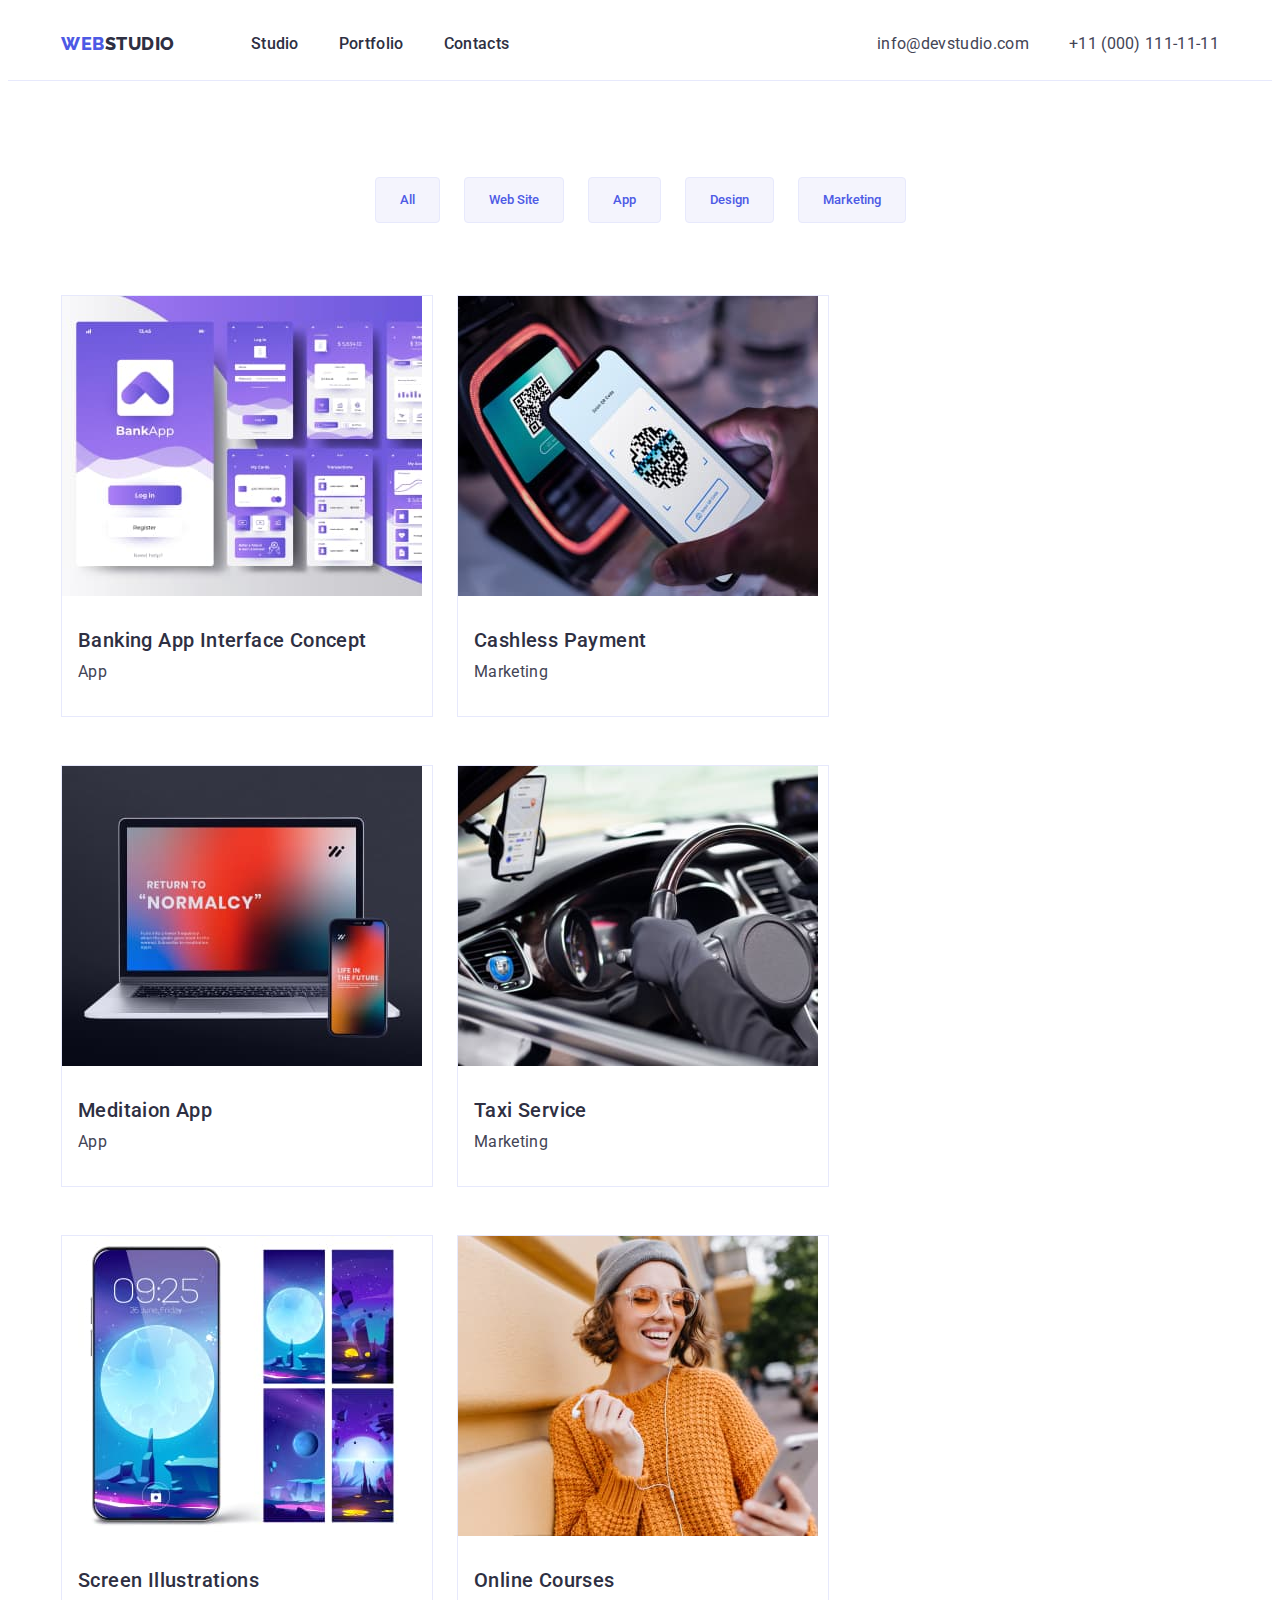
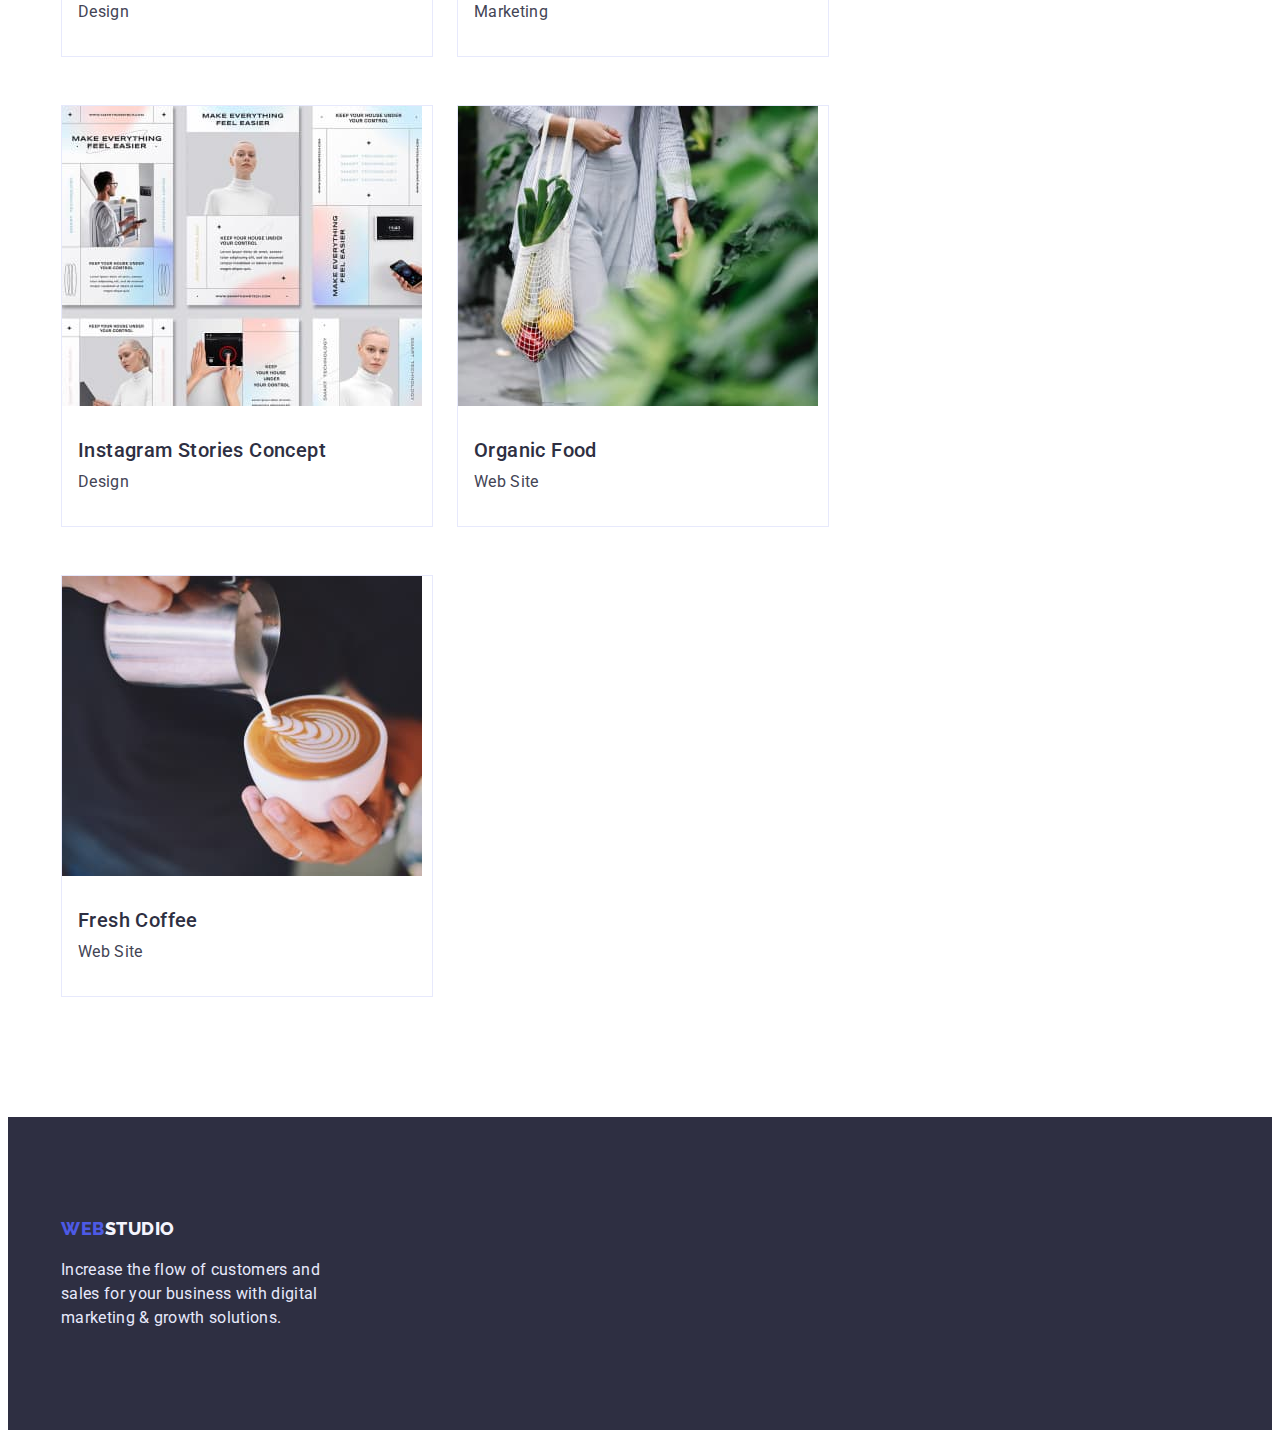
==== portfolio.html @ 64057f53 "Initial commit" ====
<!DOCTYPE html>
<html lang="en">
  <head>
    <meta charset="UTF-8" />
    <meta http-equiv="X-UA-Compatible" content="IE=edge" />
    <meta name="viewport" content="width=device-width, initial-scale=1.0" />

    <!-- font-family -->

    <link rel="preconnect" href="https://fonts.googleapis.com" />
    <link rel="preconnect" href="https://fonts.gstatic.com" crossorigin />
    <link
      href="https://fonts.googleapis.com/css2?family=Raleway:wght@800&family=Roboto:wght@400;500;700&display=swap"
      rel="stylesheet"
    />
    <title>Porfolio</title>

    <!-- normalise -->
    <link
      rel="stylesheet"
      href="https://cdnjs.cloudflare.com/ajax/libs/modern-normalize/1.1.0/modern-normalize.min.css"
      integrity="sha512-wpPYUAdjBVSE4KJnH1VR1HeZfpl1ub8YT/NKx4PuQ5NmX2tKuGu6U/JRp5y+Y8XG2tV+wKQpNHVUX03MfMFn9Q=="
      crossorigin="anonymous"
      referrerpolicy="no-referrer"
    />
    <!-- styles-bases -->

    <link rel="stylesheet" href="./css/styles.css" />
  </head>
  <body>
    <header class="header">
      <div class="container header-container">
        <nav class="site-nav">
          <a href="./index.html" class="logo link"
            >WEB<span class="accent">STUDIO</span></a
          >
          <ul class="nav-list list">
            <li class="nav-item">
              <a href="./index.html" class="nav-link link">Studio</a>
            </li>
            <li class="nav-item">
              <a href="" class="nav-link link">Portfolio</a>
            </li>
            <li class="nav-item">
              <a href="" class="nav-link link">Contacts</a>
            </li>
          </ul>
        </nav>
        <address class="address">
          <ul class="address-list list">
            <li class="address-item">
              <a href="mailto:info@devstudio.com" class="link address-link"
                >info@devstudio.com</a
              >
            </li>
            <li class="address-item">
              <a href="tel:+110001111111" class="link address-link"
                >+11 (000) 111-11-11</a
              >
            </li>
          </ul>
        </address>
      </div>
    </header>
    <main>
      <section class="portfolio section">
        <div class="container">
          <h1 class="visually-hidden">Portfolio</h1>
          <!-- filter-btn -->
          <ul class="filter-list list">
            <li><button type="button" class="filter-button">All</button></li>
            <li>
              <button type="button" class="filter-button">Web Site</button>
            </li>
            <li><button type="button" class="filter-button">App</button></li>
            <li><button type="button" class="filter-button">Design</button></li>
            <li>
              <button type="button" class="filter-button">Marketing</button>
            </li>
          </ul>
          <!-- works -->
          <ul class="work-list list">
            <li class="work-item">
              <img
                src="./images/img1.jpg"
                alt="appinterface"
                width="360"
                height="300"
              />
              <div class="works-text">
                <h2 class="card-tittle">Banking App Interface Concept</h2>
                <p class="sub-tittle">App</p>
              </div>
            </li>
            <li class="work-item">
              <img
                src="./images/img2.jpg"
                alt="payment"
                width="360"
                height="300"
              />
              <div class="works-text">
                <h2 class="card-tittle">Cashless Payment</h2>
                <p class="sub-tittle">Marketing</p>
              </div>
            </li>
            <li class="work-item">
              <img src="./images/img3.jpg" alt="app" width="360" height="300" />
              <div class="works-text">
                <h2 class="card-tittle">Meditaion App</h2>
                <p class="sub-tittle">App</p>
              </div>
            </li>
            <li class="work-item">
              <img
                src="./images/img4.jpg"
                alt="taxi"
                width="360"
                height="300"
              />
              <div class="works-text">
                <h2 class="card-tittle">Taxi Service</h2>
                <p class="sub-tittle">Marketing</p>
              </div>
            </li>
            <li class="work-item">
              <img
                src="./images/img5.jpg"
                alt="screen"
                width="360"
                height="300"
              />
              <div class="works-text">
                <h2 class="card-tittle">Screen Illustrations</h2>
                <p class="sub-tittle">Design</p>
              </div>
            </li>
            <li class="work-item">
              <img
                src="./images/img6.jpg"
                alt="courses"
                width="360"
                height="300"
              />
              <div class="works-text">
                <h2 class="card-tittle">Online Courses</h2>
                <p class="sub-tittle">Marketing</p>
              </div>
            </li>
            <li class="work-item">
              <img src="./images/img7.jpg" alt="instagram" />
              <div class="works-text">
                <h2 class="card-tittle">Instagram Stories Concept</h2>
                <p class="sub-tittle">Design</p>
              </div>
            </li>
            <li class="work-item">
              <img src="./images/img8.jpg" alt="food" />
              <div class="works-text">
                <h2 class="card-tittle">Organic Food</h2>
                <p class="sub-tittle">Web Site</p>
              </div>
            </li>
            <li class="work-item">
              <img
                src="./images/img9.jpg"
                alt="coffee"
                width="360"
                height="300"
              />
              <div class="works-text">
                <h2 class="card-tittle">Fresh Coffee</h2>
                <p class="sub-tittle">Web Site</p>
              </div>
            </li>
          </ul>
        </div>
      </section>
    </main>
    <footer class="footer">
      <div class="container">
        <a href="./index.html" class="logo"
          >WEB<span class="logo-web">STUDIO</span></a
        >
        <p class="footer-text">
          Increase the flow of customers and sales for your business with
          digital marketing & growth solutions.
        </p>
      </div>
    </footer>
  </body>
</html>
---- css/styles.css ----
:root {
   --color-primary: #2E2F42;
   --color-secondary: #434455;
   --color-logo-btn: #4D5AE5;
   --background-color: #ffffff; 
   --footer-text-color: #E7E9FC;
   --light-color: #F4F4FD;
   --color-nav-hover: #404BBF;


}

body {
   color: var(--color-primary);
   background-color: var(--background-color);
   font-family: Roboto, sans-serif;
   font-size: 16px;
   line-height: 1.5;
}

/* Reset */
 
p,
h1,
h2,
h3,
h4,
h5,
h6,
p {
   margin-top: 0;
   padding: 0;
}

/* Components */

.container {
   max-width: 1158px;
   margin: 0 auto;
   padding: 0 15px;
}

img {
   display: block;
   max-width: 100%;
   height: auto;
}

.list {
   list-style: none;
   padding: 0;
   margin: 0;
}

.link {
   text-decoration: none;
   color: inherit;
}

.address {
   font-style: normal;
}

button {
   cursor: pointer;
}

.section {
   padding: 120px 0;
}

/* Utils */

.visually-hidden {
   position: absolute;
   width: 1px;
   height: 1px;
   margin: -1px;
   border: 0;
   padding: 0;

   white-space: nowrap;
   clip-path: inset(100%);
   clip: rect(0 0 0 0);
   overflow: hidden;
}

/* styles-header */

.header {
   border-bottom: 1px solid var(--footer-text-color);
}

.header-container {
   display: flex;
   align-items: center;
}

.site-nav {
   display: flex;
   align-items: center;
}

.nav-list {
   display: flex;
   gap: 40px; 
}

.nav-link {
   color: var(--color-primary);
   letter-spacing: 0.02em;
   font-weight: 500;
   line-height: 1.5;
   padding-top: 24px;
   padding-bottom: 24px;
   display: block;
}

.nav-link:hover,
.nav-link:focus {
   color: var(--color-nav-hover);
}

.nav-link:active {
   color: var(--color-nav-hover);
}

 .logo {
   font-family: "Raleway";
   font-weight: 800;
   font-size: 18px;
   line-height: 1.33;
   letter-spacing: 0.03em;
   text-transform: uppercase;
   color: var(--color-logo-btn);
   text-decoration: none;
   margin-right: 76px;
 }

 .accent {
    color: var(--color-primary);
 }

 .address {
   margin-left: auto;
 }
 
 .address-list {
   display: flex;
   gap: 40px;
 }

 .address-link {
   color: var(--color-secondary);
   text-decoration: none;
   font-style: normal;
   line-height: 1.5;
   letter-spacing: 0.02em;

   display: flex;
   padding-top: 24px;
   padding-bottom: 24px;
 }

 .address-link:hover,
 .address-link:focus{
    color: var(--color-nav-hover);
 }
  .address-link:active {
    color: var(--color-nav-hover);
 }
 

 /*Hero*/

 .hero-section {
   background-color: var(--color-primary);
   padding-top: 188px;
   padding-bottom: 188px;
   text-align: center;
   background-image: url('../images/office-people.jpg');
   background-repeat: no-repeat;
   background-position: center;
   background-size: cover;
   background-attachment: fixed;
 }
.hero-tittle{
   color:var(--background-color);
   font-size: 56px;
   line-height: 1.07;
   letter-spacing: 0.02em;

   max-width: 496px;
   margin: 0 auto 48px;
}
 
.hero-button {
   color: var(--background-color);
   background-color: var(--color-logo-btn);
   font-weight: 500;
   font-size: 16px;
   line-height: 1.5;
   border: 1px solider var(--color-logo-btn);
   border-radius: 4px;

   padding: 16px 32px;
   
}

.hero-button:hover,
.hero-button:focus {
    background-color: var(--color-nav-hover);
}

/*Our advantages*/

.advantages {
   padding-bottom: 0;
}

.advantages-list {
   display: flex;
   gap: 24px;
}

.advantages-item {
   flex-basis: calc((100% - 72px) / 4);
}

 .card-advantages {
   color: var(--color-primary);
   font-size: 20px;
   font-weight: 500;
   line-height: 1.2;
   letter-spacing: 0.02em;

   margin-bottom: 8px;

 }

 .sub-tittle{ 
   line-height: 1.5;
   letter-spacing: 0.02em;
   color: var(--color-secondary);
   margin-bottom: 0;
 }

/*We are doing*/

.doing-tittle {
   font-size: 36px;
   line-height: 1.11;
   letter-spacing: 0.02em;
   text-transform: capitalize;
   text-align: center;

   margin-bottom: 72px;
}

.doing-list {
   display: flex;
   gap: 24px;
   flex-wrap: wrap;
}

.doing-item {
   border: 1px solid var(--footer-text-color);
   flex-basis: calc((100% - 48px) / 3);
}

/*Team*/

.section-team {
   background-color: var(--light-color);
}

.team-tittle {
   font-size: 36px;
   line-height: 1.11;   
   text-align: center;
   letter-spacing: 0.02em;
   text-transform: capitalize;

   margin-bottom: 72px;
}

.team-list {
   display: flex;
   gap: 24px;
   flex-wrap: wrap;
}

.team-item {
   background-color: var(--background-color);
   flex-basis: calc((100% - 72px) / 4);
   text-align: center;
   box-shadow: 0px 1px 6px rgba(46, 47, 66, 0.08), 0px 1px 1px rgba(46, 47, 66, 0.16), 0px 2px 1px rgba(46, 47, 66, 0.08);
   border-radius: 0px 0px 4px 4px;
}

.card-tittle {
   font-size: 20px;
   font-weight: 500;
   line-height: 1.2;
   letter-spacing: 0.02em;
   color: var(--color-primary);
   margin-bottom: 8px;
}

.team-job {
   line-height: 1.5;
   letter-spacing: 0.02em;
   color: var(--color-secondary);

   margin-top: 0;
   margin-bottom: 0;
}

.team-card {
   padding-top: 32px;
   padding-bottom: 32px;
}

/*footer*/

.footer {
   padding-top: 100px;
   padding-bottom: 100px;
   background-color: var(--color-primary);
}

.logo-footer {
   font-family: "Raleway";
   font-weight: 800;
   font-size: 18px;
   line-height: 1.33;
   letter-spacing: 0.03em;
   text-transform: uppercase;
   color: var(--color-logo-btn);
   text-decoration: none;
}

.logo-web {
   color: var(--light-color);
}

.footer-text {
   color: var(--footer-text-color);
   line-height: 1.5;
   letter-spacing: 0.02em;

   margin-top: 16px;
   max-width: 264px;
   margin-bottom: 0;
}

/*Portfolio*/

.portfolio {
   padding-top: 96px;
   padding-bottom: 120px;
}

.filter-list {
   display: flex;
   gap: 24px;
   justify-content: center;
   margin-bottom: 72px;
}

.filter-button {
   font-weight: 500;
   line-height: 1.5;
   color: var(--color-logo-btn);
   background-color: var(--light-color);
   border: 1px solid var(--footer-text-color);
   border-radius: 4px;
   font-family: inherit;

   padding: 12px 24px;
}

.filter-button:hover,
.filter-button:focus {
   color: var(--background-color);
   background-color: var(--color-nav-hover);
}

/* works */

.work-list {
   display: flex;
   gap: 24px;
   row-gap: 48px;
   flex-wrap: wrap;
}

.work-item {
   border: 1px solid var(--footer-text-color);
   flex-basis: calc((100% - 48px) / 3);
}

.works-text {
   padding: 32px 0 32px 16px;
}
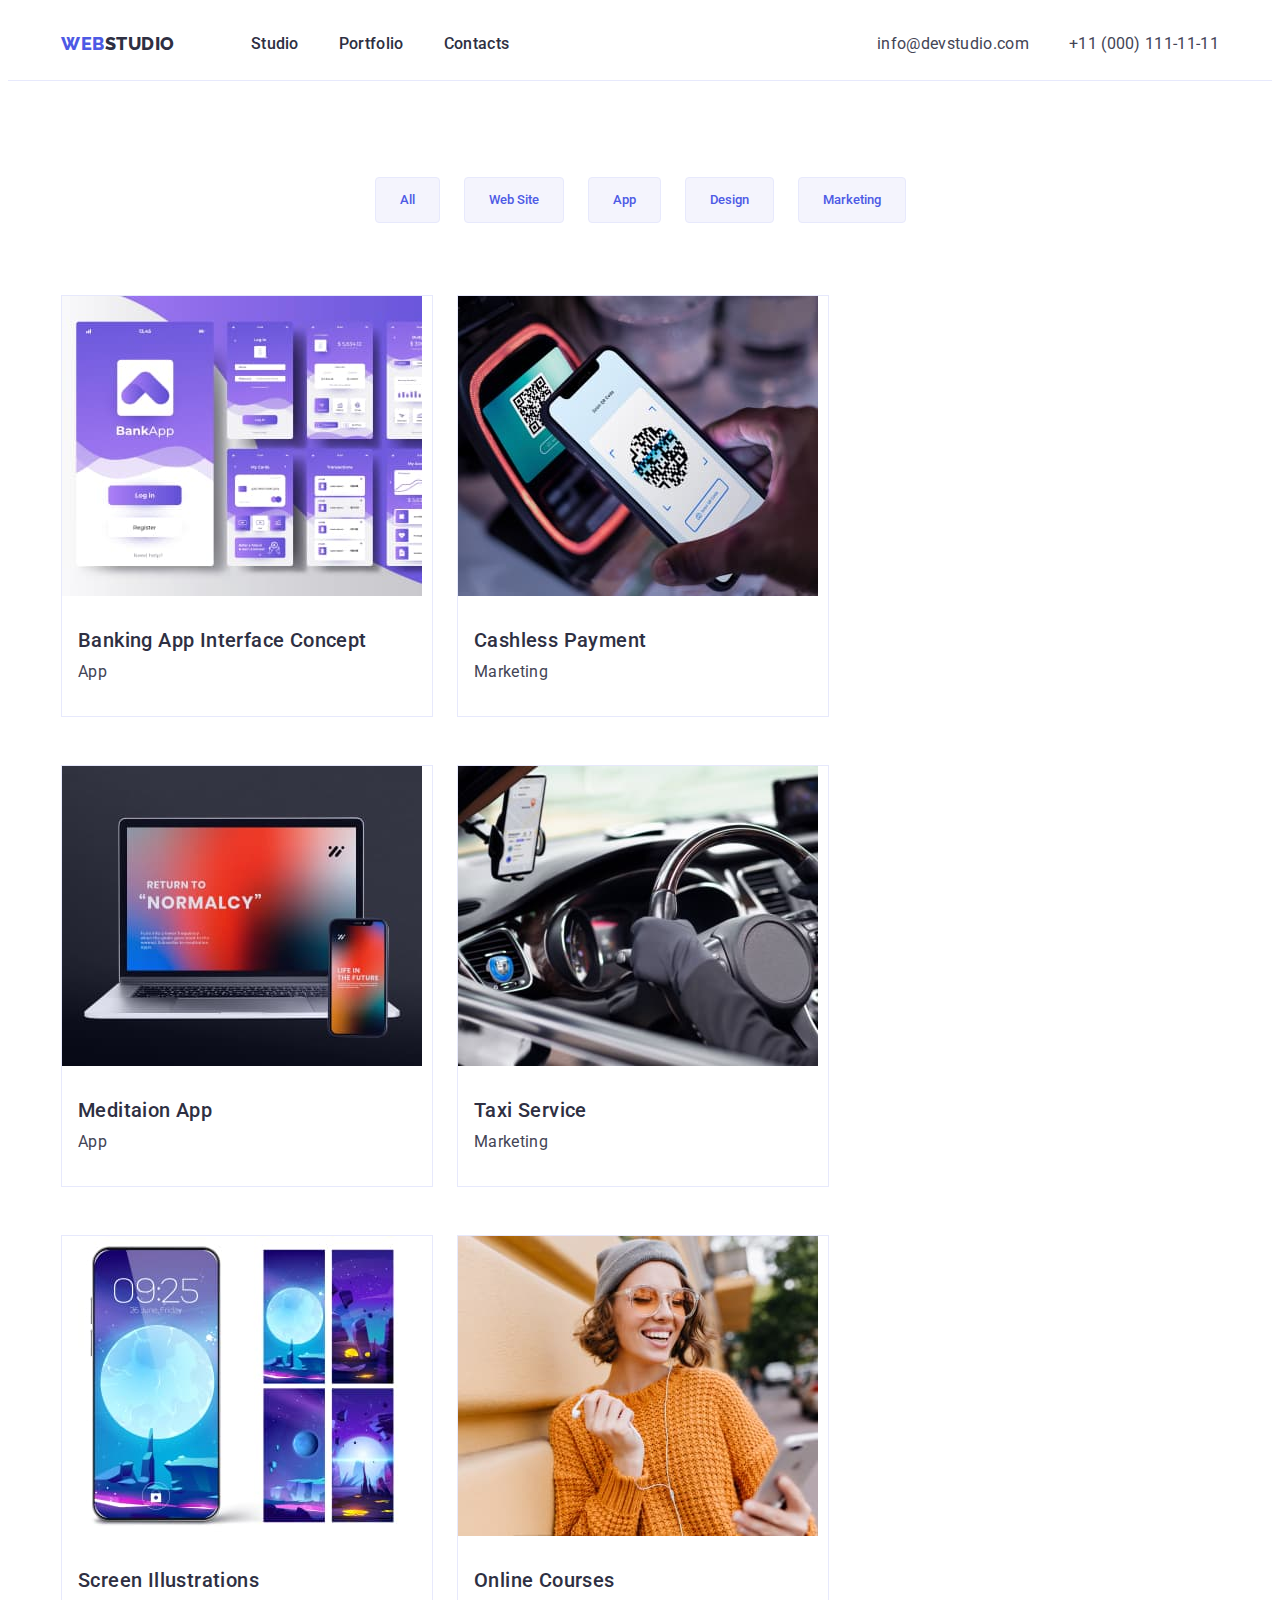
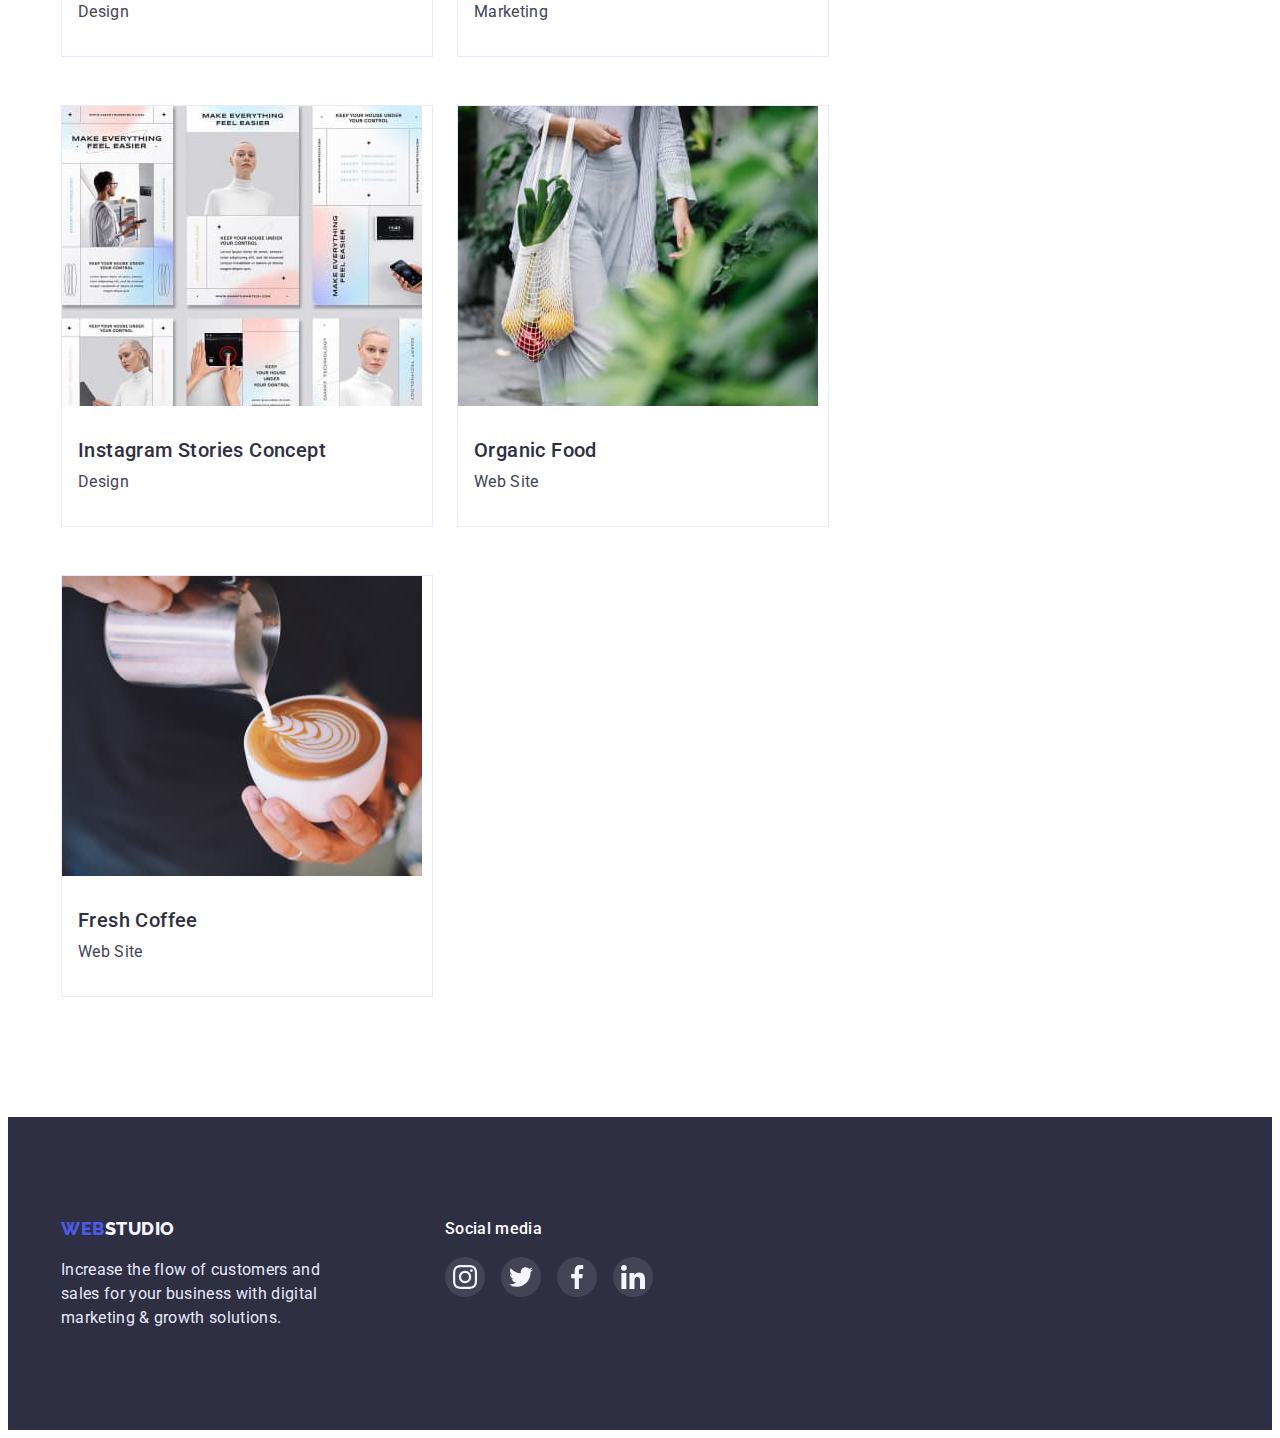
==== commit 7be47741: "add styles" ====
--- a/portfolio.html
+++ b/portfolio.html
@@ -81,111 +81,170 @@
           <!-- works -->
           <ul class="work-list list">
             <li class="work-item">
-              <img
-                src="./images/img1.jpg"
-                alt="appinterface"
-                width="360"
-                height="300"
-              />
-              <div class="works-text">
-                <h2 class="card-tittle">Banking App Interface Concept</h2>
-                <p class="sub-tittle">App</p>
-              </div>
-            </li>
-            <li class="work-item">
-              <img
-                src="./images/img2.jpg"
-                alt="payment"
-                width="360"
-                height="300"
-              />
-              <div class="works-text">
-                <h2 class="card-tittle">Cashless Payment</h2>
-                <p class="sub-tittle">Marketing</p>
-              </div>
-            </li>
-            <li class="work-item">
-              <img src="./images/img3.jpg" alt="app" width="360" height="300" />
-              <div class="works-text">
-                <h2 class="card-tittle">Meditaion App</h2>
-                <p class="sub-tittle">App</p>
-              </div>
-            </li>
-            <li class="work-item">
-              <img
-                src="./images/img4.jpg"
-                alt="taxi"
-                width="360"
-                height="300"
-              />
-              <div class="works-text">
-                <h2 class="card-tittle">Taxi Service</h2>
-                <p class="sub-tittle">Marketing</p>
-              </div>
-            </li>
-            <li class="work-item">
-              <img
-                src="./images/img5.jpg"
-                alt="screen"
-                width="360"
-                height="300"
-              />
-              <div class="works-text">
-                <h2 class="card-tittle">Screen Illustrations</h2>
-                <p class="sub-tittle">Design</p>
-              </div>
-            </li>
-            <li class="work-item">
-              <img
-                src="./images/img6.jpg"
-                alt="courses"
-                width="360"
-                height="300"
-              />
-              <div class="works-text">
-                <h2 class="card-tittle">Online Courses</h2>
-                <p class="sub-tittle">Marketing</p>
-              </div>
-            </li>
-            <li class="work-item">
-              <img src="./images/img7.jpg" alt="instagram" />
-              <div class="works-text">
-                <h2 class="card-tittle">Instagram Stories Concept</h2>
-                <p class="sub-tittle">Design</p>
-              </div>
-            </li>
-            <li class="work-item">
-              <img src="./images/img8.jpg" alt="food" />
-              <div class="works-text">
-                <h2 class="card-tittle">Organic Food</h2>
-                <p class="sub-tittle">Web Site</p>
-              </div>
-            </li>
-            <li class="work-item">
-              <img
-                src="./images/img9.jpg"
-                alt="coffee"
-                width="360"
-                height="300"
-              />
-              <div class="works-text">
-                <h2 class="card-tittle">Fresh Coffee</h2>
-                <p class="sub-tittle">Web Site</p>
-              </div>
+              <a class="work-link" href="#">
+                <img
+                  src="./images/img1.jpg"
+                  alt="appinterface"
+                  width="360"
+                  height="300"
+                />
+                <div class="works-text">
+                  <h2 class="card-tittle">Banking App Interface Concept</h2>
+                  <p class="sub-tittle">App</p>
+                </div>
+              </a>
+            </li>
+            <li class="work-item">
+              <a class="work-link" href="#">
+                <img
+                  src="./images/img2.jpg"
+                  alt="payment"
+                  width="360"
+                  height="300"
+                />
+                <div class="works-text">
+                  <h2 class="card-tittle">Cashless Payment</h2>
+                  <p class="sub-tittle">Marketing</p>
+                </div>
+              </a>
+            </li>
+            <li class="work-item">
+              <a class="work-link" href="#">
+                <img
+                  src="./images/img3.jpg"
+                  alt="app"
+                  width="360"
+                  height="300"
+                />
+                <div class="works-text">
+                  <h2 class="card-tittle">Meditaion App</h2>
+                  <p class="sub-tittle">App</p>
+                </div>
+              </a>
+            </li>
+            <li class="work-item">
+              <a class="work-link" href="#">
+                <img
+                  src="./images/img4.jpg"
+                  alt="taxi"
+                  width="360"
+                  height="300"
+                />
+                <div class="works-text">
+                  <h2 class="card-tittle">Taxi Service</h2>
+                  <p class="sub-tittle">Marketing</p>
+                </div>
+              </a>
+            </li>
+            <li class="work-item">
+              <a class="work-link" href="#">
+                <img
+                  src="./images/img5.jpg"
+                  alt="screen"
+                  width="360"
+                  height="300"
+                />
+                <div class="works-text">
+                  <h2 class="card-tittle">Screen Illustrations</h2>
+                  <p class="sub-tittle">Design</p>
+                </div>
+              </a>
+            </li>
+            <li class="work-item">
+              <a class="work-link" href="#">
+                <img
+                  src="./images/img6.jpg"
+                  alt="courses"
+                  width="360"
+                  height="300"
+                />
+                <div class="works-text">
+                  <h2 class="card-tittle">Online Courses</h2>
+                  <p class="sub-tittle">Marketing</p>
+                </div>
+              </a>
+            </li>
+            <li class="work-item">
+              <a class="work-link" href="#">
+                <img src="./images/img7.jpg" alt="instagram" />
+                <div class="works-text">
+                  <h2 class="card-tittle">Instagram Stories Concept</h2>
+                  <p class="sub-tittle">Design</p>
+                </div>
+              </a>
+            </li>
+            <li class="work-item">
+              <a class="work-link" href="#">
+                <img src="./images/img8.jpg" alt="food" />
+                <div class="works-text">
+                  <h2 class="card-tittle">Organic Food</h2>
+                  <p class="sub-tittle">Web Site</p>
+                </div>
+              </a>
+            </li>
+            <li class="work-item">
+              <a class="work-link" href="#">
+                <img
+                  src="./images/img9.jpg"
+                  alt="coffee"
+                  width="360"
+                  height="300"
+                />
+                <div class="works-text">
+                  <h2 class="card-tittle">Fresh Coffee</h2>
+                  <p class="sub-tittle">Web Site</p>
+                </div>
+              </a>
             </li>
           </ul>
         </div>
       </section>
     </main>
     <footer class="footer">
-      <div class="container">
-        <a href="./index.html" class="logo"
-          >WEB<span class="logo-web">STUDIO</span></a
-        >
-        <p class="footer-text">
-          Increase the flow of customers and sales for your business with
-          digital marketing & growth solutions.
-        </p>
+      <div class="container footer-container">
+        <div>
+          <a href="./index.html" class="logo-footer"
+            >WEB<span class="logo-web">STUDIO</span></a
+          >
+          <p class="footer-text">
+            Increase the flow of customers and sales for your business with
+            digital marketing & growth solutions.
+          </p>
+        </div>
+
+        <div class="footer-media">
+          <h2 class="footer-tittle">Social media</h2>
+          <ul class="list footer-list">
+            <li class="footer-item">
+              <a class="footer-link" href="#">
+                <svg class="footer-icon">
+                  <use href="./images/icons.svg#icon-instagram"></use>
+                </svg>
+              </a>
+            </li>
+            <li class="footer-item">
+              <a class="footer-link" href="#">
+                <svg class="footer-icon">
+                  <use href="./images/icons.svg#icon-twitter"></use>
+                </svg>
+              </a>
+            </li>
+            <li class="footer-item">
+              <a class="footer-link" href="#">
+                <svg class="footer-icon">
+                  <use href="./images/icons.svg#icon-facebook"></use>
+                </svg>
+              </a>
+            </li>
+            <li class="footer-item">
+              <a class="footer-link" href="#">
+                <svg class="footer-icon">
+                  <use href="./images/icons.svg#icon-linkedin"></use>
+                </svg>
+              </a>
+            </li>
+          </ul>
+        </div>
       </div>
     </footer>
   </body>
--- a/css/styles.css
+++ b/css/styles.css
@@ -6,7 +6,8 @@
    --footer-text-color: #E7E9FC;
    --light-color: #F4F4FD;
    --color-nav-hover: #404BBF;
-
+   --color-fill: #8E8F99;
+   --color-footer-hover: #31D0AA;
 
 }
 
@@ -44,6 +45,7 @@
    display: block;
    max-width: 100%;
    height: auto;
+   object-fit: cover;
 }
 
 .list {
@@ -177,8 +179,11 @@
    background-color: var(--color-primary);
    padding-top: 188px;
    padding-bottom: 188px;
+   max-width: 1440px;
+   margin: 0 auto;;
    text-align: center;
-   background-image: url('../images/office-people.jpg');
+   background-image:linear-gradient(rgba(46, 47, 66, 0.7), rgba(46, 47, 66, 0.7)),
+   url('../images/office-people.jpg');
    background-repeat: no-repeat;
    background-position: center;
    background-size: cover;
@@ -245,6 +250,21 @@
    margin-bottom: 0;
  }
 
+.icon-container {
+   display: flex;
+   background-color: var(--light-color);
+   width: 264px;
+   height: 112px;
+   justify-content: center;
+   align-items: center;
+   margin-bottom: 8px;
+}
+
+.icon-advantages {
+   width: 64px;
+   height: 64px;
+}
+
 /*We are doing*/
 
 .doing-tittle {
@@ -320,6 +340,92 @@
    padding-top: 32px;
    padding-bottom: 32px;
 }
+
+/* socials */
+
+.socials-list {
+   display: flex;
+   justify-content: center;
+   gap: 24px;
+   margin-top: 8px;
+}
+
+.socials-item {
+   width: 40px;
+   height: 40px;
+}
+
+.socials-link {
+   display: flex;
+   align-items: center;
+   justify-content: center;
+   width: 100%;
+   height: 100%;
+   fill: var(--light-color);
+   background-color: var(--color-logo-btn);
+   border-radius: 50%;
+}
+
+.socials-icon {
+   width: 16px;
+   height: 16px;
+}
+
+.socials-link:hover {
+   background-color: var(--color-nav-hover);
+}
+
+/* Customers */
+
+.tittle-customers {
+   font-size: 36px;
+   line-height: 1.11;
+   letter-spacing: 0.02em;
+   text-transform: capitalize;
+   text-align: center;
+   
+   margin-bottom: 72px;
+}
+
+.customers-list {
+   display: flex;
+   justify-content: space-between;
+   align-items: center;
+   gap: 24px; 
+   margin-bottom: 72px;
+}
+
+.customers-item {
+   width: 168px;
+   height: 88px;
+}
+
+.customers-icon {
+   display: flex;
+   justify-content: center;
+   align-items: center;
+   width: 100%;
+   height: 100%;
+   border: 1px solid var(--color-fill);
+   border-radius: 4px;
+}
+
+.customers-logo {
+   width: 104px;
+   height: 56px;
+   fill: var(--color-fill);
+}
+
+.customers-logo:hover,
+.customers-logo:focus {
+   fill: var(--color-nav-hover);
+}
+
+.customers-icon:hover,
+.customers-icon:focus {
+   border-color: var(--color-nav-hover);
+}
+
 
 /*footer*/
 
@@ -354,6 +460,58 @@
    margin-bottom: 0;
 }
 
+/* footer socials media */
+
+.footer-container {
+   display: flex;
+}
+
+.footer-media {
+   margin-left: 120px;
+}
+
+.footer-tittle {
+   font-size: 16px;
+   font-weight: 500;
+   line-height: 1.5;
+   letter-spacing: 0.02em;
+   color: var(--background-color);
+}
+
+.footer-list {
+   display: flex;
+   justify-content: center;
+   gap: 16px;
+   margin-top: 16px;
+
+}
+
+.footer-item {
+   width: 40px;
+   height: 40px;
+}
+
+.footer-link {
+   display: flex;
+   align-items: center;
+   justify-content: center;
+   width: 100%;
+   height: 100%;
+   fill: var(--light-color);
+   background-color: rgba(255, 255, 255, 0.1);
+   border-radius: 50%;
+}
+
+.footer-link:hover,
+.footer-link:focus {
+   background-color: var(--color-footer-hover);
+}
+
+.footer-icon {
+   width: 24px;
+   height: 24px;
+}
+
 /*Portfolio*/
 
 .portfolio {
@@ -384,6 +542,8 @@
 .filter-button:focus {
    color: var(--background-color);
    background-color: var(--color-nav-hover);
+   box-shadow: 0px 3px 1px rgba(0, 0, 0, 0.1), 0px 2px 1px rgba(0, 0, 0, 0.08), 0px 2px 2px rgba(0, 0, 0, 0.12);
+   border-color: var(--color-nav-hover);
 }
 
 /* works */
@@ -395,6 +555,16 @@
    flex-wrap: wrap;
 }
 
+.work-link {
+   display: block;
+   text-decoration: none;
+}
+
+.work-link:hover,
+.work-link:focus {
+   box-shadow: 0px 1px 6px rgba(46, 47, 66, 0.08), 0px 1px 1px rgba(46, 47, 66, 0.16), 0px 2px 1px rgba(46, 47, 66, 0.08);
+}
+
 .work-item {
    border: 1px solid var(--footer-text-color);
    flex-basis: calc((100% - 48px) / 3);
